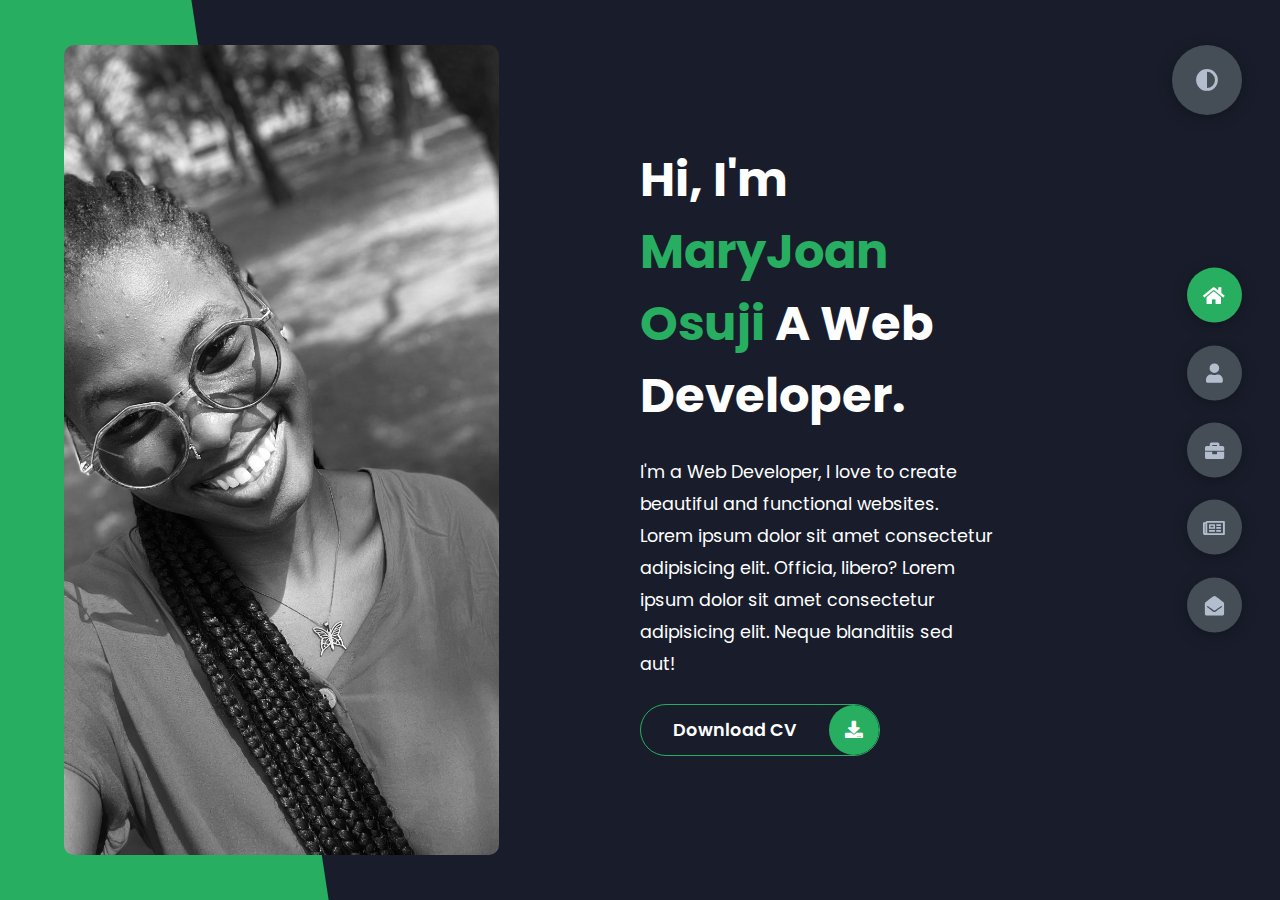
==== Portfolio2/index.html @ edd8c151 "Add files via upload" ====
<!DOCTYPE html>
<html lang="en">
<head>
    <meta charset="UTF-8">
    <meta http-equiv="X-UA-Compatible" content="IE=edge">
    <meta name="viewport" content="width=device-width, initial-scale=1.0">
    <title>Portfolio</title>
    <link rel="stylesheet" href="styles/styles.css">
    <link rel="preconnect" href="https://fonts.googleapis.com">
    <link rel="preconnect" href="https://fonts.gstatic.com" crossorigin>
    <link rel="stylesheet" href="https://cdnjs.cloudflare.com/ajax/libs/font-awesome/5.15.4/css/all.min.css" integrity="sha512-1ycn6IcaQQ40/MKBW2W4Rhis/DbILU74C1vSrLJxCq57o941Ym01SwNsOMqvEBFlcgUa6xLiPY/NS5R+E6ztJQ==" crossorigin="anonymous" referrerpolicy="no-referrer" />
    <link href="https://fonts.googleapis.com/css2?family=Poppins:wght@400;500;600;700;800&display=swap" rel="stylesheet">
</head>
<body class="main-content">
    <header class="container header active" id="home">
        <div class="header-content">
            <div class="left-header">
                <div class="h-shape"></div>
                <div class="image">
                    <img src="img/hero2.jpg" alt="" style="border-radius: 10px;">
                </div>
            </div>
            <div class="right-header">
                <h1 class="name">
                    Hi, I'm <span>MaryJoan Osuji</span>
                    A Web Developer.
                </h1>
                <p>
                    I'm a Web Developer, I love to create beautiful and functional websites.
                    Lorem ipsum dolor sit amet consectetur adipisicing elit. Officia, libero?
                    Lorem ipsum dolor sit amet consectetur adipisicing elit. Neque blanditiis sed aut!
                </p>
                <div class="btn-con">
                    <a href="" class="main-btn">
                        <span class="btn-text">Download CV</span>
                        <span class="btn-icon"><i class="fas fa-download"></i></span>
                    </a>
                </div>
            </div>
        </div>
    </header>
    <main>
        <section class="container about" id="about">
            <div class="main-title">
                <h2>About <span>me</span><span class="bg-text">my stats</span></h2>
            </div>
            <div class="about-container">
                <div class="left-about">
                    <h4>Information About me</h4>
                    <p>
                        Lorem ipsum dolor sit amet consectetur adipisicing elit. 
                        Eveniet labore nihil obcaecati consequatur. Debitis error doloremque, 
                        vero eos vel nemo eius voluptatem dicta tenetur modi. <br /> <br /> La musica
                        delectus dolore fugiat exercitationem a, 
                        ipsum quidem quo enim natus accusamus labore dolores nam. Unde.
                        Lorem ipsum dolor sit amet consectetur, adipisicing elit. 
                        Harum non necessitatibus deleniti eum soluta.
                    </p>
                    <div class="btn-con">
                        <a href="#" class="main-btn">
                            <span class="btn-text">Download CV</span>
                            <span class="btn-icon"><i class="fas fa-download"></i></span>
                        </a>
                    </div>
                </div>
                <div class="right-about">
                    <div class="about-item">
                        <div class="abt-text">
                            <p class="large-text">650+</p>
                            <p class="small-text">Projects <br /> Completed</p>
                        </div>
                    </div>
                    <div class="about-item">
                        <div class="abt-text">
                            <p class="large-text">10+</p>
                            <p class="small-text">Years of <br /> experience</p>
                        </div>
                    </div>
                    <div class="about-item">
                        <div class="abt-text">
                            <p class="large-text">300+</p>
                            <p class="small-text">Happy <br /> Clients</p>
                        </div>
                    </div>
                    <div class="about-item">
                        <div class="abt-text">
                            <p class="large-text">400+</p>
                            <p class="small-text">Customer <br /> reviews</p>
                        </div>
                    </div>
                </div>
            </div>
            <div class="about-stats">
                <h4 class="stat-title">My Skills</h4>
                <div class="progress-bars">
                    <div class="progress-bar">
                        <p class="prog-title">html5</p>
                        <div class="progress-con">
                            <p class="prog-text">80%</p>
                            <div class="progress">
                                <span class="html"></span>
                            </div>
                        </div>
                    </div>
                    <div class="progress-bar">
                        <p class="prog-title">css3</p>
                        <div class="progress-con">
                            <p class="prog-text">95%</p>
                            <div class="progress">
                                <span class="css"></span>
                            </div>
                        </div>
                    </div>
                    <div class="progress-bar">
                        <p class="prog-title">javascript</p>
                        <div class="progress-con">
                            <p class="prog-text">75%</p>
                            <div class="progress">
                                <span class="js"></span>
                            </div>
                        </div>
                    </div>
                    <div class="progress-bar">
                        <p class="prog-title">ReactJS</p>
                        <div class="progress-con">
                            <p class="prog-text">75%</p>
                            <div class="progress">
                                <span class="react"></span>
                            </div>
                        </div>
                    </div>
                    <div class="progress-bar">
                        <p class="prog-title">NodeJS</p>
                        <div class="progress-con">
                            <p class="prog-text">87%</p>
                            <div class="progress">
                                <span class="node"></span>
                            </div>
                        </div>
                    </div>
                    <div class="progress-bar">
                        <p class="prog-title">Python</p>
                        <div class="progress-con">
                            <p class="prog-text">70%</p>
                            <div class="progress">
                                <span class="python"></span>
                            </div>
                        </div>
                    </div>
                </div>
            </div>
            <h4 class="stat-title">My Timeline</h4>
            <div class="timeline">
                <div class="timeline-item">
                    <div class="tl-icon">
                        <i class="fas fa-briefcase"></i>
                    </div>
                    <p class="tl-duration">2010 - present</p>
                    <h5>Web Developer<span> - Vircrosoft</span></h5>
                    <p>
                        Lorem ipsum dolor sit amet consectetur adipisicing elit. Saepe quasi vero fugit.
                    </p>
                </div>
                <div class="timeline-item">
                    <div class="tl-icon">
                        <i class="fas fa-briefcase"></i>
                    </div>
                    <p class="tl-duration">2008 - 2011</p>
                    <h5>Software Engineer<span> - Boogle, Inc.</span></h5>
                    <p>
                        Lorem ipsum dolor sit amet consectetur adipisicing elit. Saepe quasi vero fugit.
                    </p>
                </div>
                <div class="timeline-item">
                    <div class="tl-icon">
                        <i class="fas fa-briefcase"></i>
                    </div>
                    <p class="tl-duration">2016 - 2017</p>
                    <h5>C++ Programmer<span> - Slime Tech</span></h5>
                    <p>
                        Lorem ipsum dolor sit amet consectetur adipisicing elit. Saepe quasi vero fugit.
                    </p>
                </div>
                <div class="timeline-item">
                    <div class="tl-icon">
                        <i class="fas fa-briefcase"></i>
                    </div>
                    <p class="tl-duration">2009 - 2013</p>
                    <h5>Business Degree<span> - Sussex University</span></h5>
                    <p>
                        Lorem ipsum dolor sit amet consectetur adipisicing elit. Saepe quasi vero fugit.
                    </p>
                </div>
                <div class="timeline-item">
                    <div class="tl-icon">
                        <i class="fas fa-briefcase"></i>
                    </div>
                    <p class="tl-duration">2013 - 2016</p>
                    <h5>Computer Science Degree<span> - Brookes University</span></h5>
                    <p>
                        Lorem ipsum dolor sit amet consectetur adipisicing elit. Saepe quasi vero fugit.
                    </p>
                </div>
                <div class="timeline-item">
                    <div class="tl-icon">
                        <i class="fas fa-briefcase"></i>
                    </div>
                    <p class="tl-duration">2017 - present</p>
                    <h5>3d Animation<span> - Brighton University</span></h5>
                    <p>
                        Lorem ipsum dolor sit amet consectetur adipisicing elit. Saepe quasi vero fugit.
                    </p>
                </div>
            </div>
        </section>
        <section class="container" id="portfolio">
            <div class="main-title">
                <h2>My <span>Portfolio</span><span class="bg-text">My Work</span></h2>
            </div>
            <p class="port-text">
                Here is some of my work that I've done in various programming languages.
            </p>
            <div class="portfolios">
                <div class="portfolio-item">
                    <div class="image">
                        <img src="img/port1.jpg" alt="">
                    </div>
                    <div class="hover-items">
                        <h3>Project Source</h3>
                        <div class="icons">
                            <a href="#" class="icon">
                                <i class="fab fa-github"></i>
                            </a>
                            <a href="#" class="icon">
                                <i class="fab fa-behance"></i>
                            </a>
                            <a href="#" class="icon">
                                <i class="fab fa-youtube"></i>
                            </a>
                        </div>
                    </div>
                </div>
                <div class="portfolio-item">
                    <div class="image">
                        <img src="img/port2.jpg" alt="">
                    </div>
                    <div class="hover-items">
                        <h3>Project Source</h3>
                        <div class="icons">
                            <a href="#" class="icon">
                                <i class="fab fa-github"></i>
                            </a>
                            <a href="#" class="icon">
                                <i class="fab fa-behance"></i>
                            </a>
                            <a href="#" class="icon">
                                <i class="fab fa-youtube"></i>
                            </a>
                        </div>
                    </div>
                </div>
                <div class="portfolio-item">
                    <div class="image">
                        <img src="img/port3.jpg" alt="">
                    </div>
                    <div class="hover-items">
                        <h3>Project Source</h3>
                        <div class="icons">
                            <a href="#" class="icon">
                                <i class="fab fa-github"></i>
                            </a>
                            <a href="#" class="icon">
                                <i class="fab fa-behance"></i>
                            </a>
                            <a href="#" class="icon">
                                <i class="fab fa-youtube"></i>
                            </a>
                        </div>
                    </div>
                </div>
                <div class="portfolio-item">
                    <div class="image">
                        <img src="img/port4.jpg" alt="">
                    </div>
                    <div class="hover-items">
                        <h3>Project Source</h3>
                        <div class="icons">
                            <a href="#" class="icon">
                                <i class="fab fa-github"></i>
                            </a>
                            <a href="#" class="icon">
                                <i class="fab fa-behance"></i>
                            </a>
                            <a href="#" class="icon">
                                <i class="fab fa-youtube"></i>
                            </a>
                        </div>
                    </div>
                </div>
                <div class="portfolio-item">
                    <div class="image">
                        <img src="img/port5.jpg" alt="">
                    </div>
                    <div class="hover-items">
                        <h3>Project Source</h3>
                        <div class="icons">
                            <a href="#" class="icon">
                                <i class="fab fa-github"></i>
                            </a>
                            <a href="#" class="icon">
                                <i class="fab fa-behance"></i>
                            </a>
                            <a href="#" class="icon">
                                <i class="fab fa-youtube"></i>
                            </a>
                        </div>
                    </div>
                </div>
                <div class="portfolio-item">
                    <div class="image">
                        <img src="img/port2.jpg" alt="">
                    </div>
                    <div class="hover-items">
                        <h3>Project Source</h3>
                        <div class="icons">
                            <a href="#" class="icon">
                                <i class="fab fa-github"></i>
                            </a>
                            <a href="#" class="icon">
                                <i class="fab fa-behance"></i>
                            </a>
                            <a href="#" class="icon">
                                <i class="fab fa-youtube"></i>
                            </a>
                        </div>
                    </div>
                </div>
                <div class="portfolio-item">
                    <div class="image">
                        <img src="img/port7.jpg" alt="">
                    </div>
                    <div class="hover-items">
                        <h3>Project Source</h3>
                        <div class="icons">
                            <a href="#" class="icon">
                                <i class="fab fa-github"></i>
                            </a>
                            <a href="#" class="icon">
                                <i class="fab fa-behance"></i>
                            </a>
                            <a href="#" class="icon">
                                <i class="fab fa-youtube"></i>
                            </a>
                        </div>
                    </div>
                </div>
            </div>
        </section>
        <section class="container" id="blogs">
            <div class="blogs-content">
                <div class="main-title">
                    <h2>My <span>Blogs</span><span class="bg-text">My Blogs</span></h2>
                </div>
                <div class="blogs">
                    <div class="blog">
                        <img src="img/port6.jpg" alt="">
                        <div class="blog-text">
                            <h4>
                                How to Create Your Own Website
                            </h4>
                            <p>
                                Lorem ipsum dolor sit, amet consectetur adipisicing elit. 
                                Doloribus natus voluptas, eos obcaecati recusandae amet?
                            </p>
                        </div>
                    </div>
                    <div class="blog">
                        <img src="img/blog1.jpg" alt="">
                        <div class="blog-text">
                            <h4>
                                How to Become an Expert in Web Design
                            </h4>
                            <p>
                                Lorem ipsum dolor sit, amet consectetur adipisicing elit. 
                                Doloribus natus voluptas, eos obcaecati recusandae amet?
                            </p>
                        </div>
                    </div>
                    <div class="blog">
                        <img src="img/blog2.jpg" alt="">
                        <div class="blog-text">
                            <h4>
                                Become a Web Designer in 10 Days
                            </h4>
                            <p>
                                Lorem ipsum dolor sit, amet consectetur adipisicing elit. 
                                Doloribus natus voluptas, eos obcaecati recusandae amet?
                            </p>
                        </div>
                    </div>
                    <div class="blog">
                        <img src="img/blog3.jpg" alt="">
                        <div class="blog-text">
                            <h4>
                                Debbuging made easy with Web Inspector
                            </h4>
                            <p>
                                Lorem ipsum dolor sit, amet consectetur adipisicing elit. 
                                Doloribus natus voluptas, eos obcaecati recusandae amet?
                            </p>
                        </div>
                    </div>
                    <div class="blog">
                        <img src="img/port1.jpg" alt="">
                        <div class="blog-text">
                            <h4>
                                Get started with Web Design and UI Design
                            </h4>
                            <p>
                                Lorem ipsum dolor sit, amet consectetur adipisicing elit. 
                                Doloribus natus voluptas, eos obcaecati recusandae amet?
                            </p>
                        </div>
                    </div>
                    <div class="blog">
                        <img src="img/port3.jpg" alt="">
                        <div class="blog-text">
                            <h4>
                                This is what you need to know about Web Design
                            </h4>
                            <p>
                                Lorem ipsum dolor sit, amet consectetur adipisicing elit. 
                                Doloribus natus voluptas, eos obcaecati recusandae amet?
                            </p>
                        </div>
                    </div>
                </div>
            </div>
        </section>
        <section class="container contact" id="contact">
            <div class="contact-container">
                <div class="main-title">
                    <h2>Contact <span>Me</span><span class="bg-text">Contact</span></h2>
                </div>
                <div class="contact-content-con">
                    <div class="left-contact">
                        <h4>Contact me here</h4>
                        <p>
                            Lorem ipsum dolor sit amet consectetur adipisicing elit. 
                            In, laborum numquam? Quam excepturi perspiciatis quas quasi.
                        </p>
                        <div class="contact-info">
                            <div class="contact-item">
                                <div class="icon">
                                    <i class="fas fa-map-marker-alt"></i>
                                    <span>Location</span>
                                </div>
                                <p>
                                    : Lagos, Nigeria
                                </p>
                            </div>
                            <div class="contact-item">
                                <div class="icon">
                                    <i class="fas fa-envelope"></i>
                                    <span>Email</span>
                                </div>
                                <p>
                                    <span>: emjaykiara@gmail.com</span>
                                </p>
                            </div>
                            <div class="contact-item">
                                <div class="icon">
                                    <i class="fas fa-user-graduate"></i>
                                    <span>Education</span>
                                </div>
                                <p>
                                    <span>: University Of The People, Calfonia USA</span>
                                </p>
                            </div>
                            <div class="contact-item">
                                <div class="icon">
                                    <i class="fas fa-phone"></i>
                                    <span>Mobile Number</span>
                                </div>
                                <p>
                                    <span>: +234 701 502 2287</span>
                                </p>
                            </div>
                            <div class="contact-item">
                                <div class="icon">
                                    <i class="fas fa-globe-africa"></i>
                                    <span>Languages</span>
                                </div>
                                <p>
                                    <span>: English</span>
                                </p>
                            </div>
                        </div>
                        <div class="contact-icons">
                            <div class="contact-icon">
                                <a href="www.facebook.com" target="_blank">
                                    <i class="fab fa-facebook-f"></i>
                                </a>
                                <a href="#" target="_blank">
                                    <i class="fab fa-twitter"></i>
                                </a>
                                <a href="#" target="_blank">
                                    <i class="fab fa-github"></i>
                                </a>
                                <a href="#" target="_blank">
                                    <i class="fab fa-youtube"></i>
                                </a>
                            </div>
                        </div>
                    </div>
                    <div class="right-contact">
                        <form action="" class="contact-form">
                            <div class="input-control i-c-2">
                                <input type="text" required placeholder="YOUR NAME">
                                <input type="email" required placeholder="YOUR EMAIL">
                            </div>
                            <div class="input-control">
                                <input type="text" required placeholder="ENTER SUBJECT">
                            </div>
                            <div class="input-control">
                                <textarea name="" id="" cols="15" rows="8" placeholder="Message Here..."></textarea>
                            </div>
                            <div class="submit-btn">
                                <a href="#" class="main-btn">
                                    <span class="btn-text">Download CV</span>
                                    <span class="btn-icon"><i class="fas fa-download"></i></span>
                                </a>
                            </div>
                        </form>
                    </div>
                </div>
            </div>
        </section>
    </main>

    <div class="controls">
        <div class="control active-btn" data-id="home" >
            <i class="fas fa-home"></i>
        </div>
        <div class="control" data-id="about">
            <i class="fas fa-user"></i>
        </div>
        <div class="control" data-id="portfolio">
            <i class="fas fa-briefcase"></i>
        </div>
        <div class="control" data-id="blogs">
            <i class="far fa-newspaper"></i>
        </div>
        <div class="control" data-id="contact">
            <i class="fas fa-envelope-open"></i>
        </div>
    </div>
    <div class="theme-btn">
        <i class="fas fa-adjust"></i>
    </div>
    <script src="app.js"></script>
</body>
</html>
---- Portfolio2/styles/styles.css ----
* {
  margin: 0;
  padding: 0;
  box-sizing: border-box;
  list-style: none;
}

:root {
  --color-primary: #191d2b;
  --color-secondary: #27AE60;
  --color-white: #FFFFFF;
  --color-black: #000;
  --color-grey0: #f8f8f8;
  --color-grey-1: #dbe1e8;
  --color-grey-2: #b2becd;
  --color-grey-3: #6c7983;
  --color-grey-4: #454e56;
  --color-grey-5: #2a2e35;
  --color-grey-6: #12181b;
  --br-sm-2: 14px;
  --box-shadow-1: 0 3px 15px rgba(0,0,0,.3);
}

.light-mode {
  --color-primary: #FFFFFF;
  --color-secondary: #F56692;
  --color-white: #454e56;
  --color-black: #000;
  --color-grey0: #f8f8f8;
  --color-grey-1: #6c7983;
  --color-grey-2: #6c7983;
  --color-grey-3: #6c7983;
  --color-grey-4: #454e56;
  --color-grey-5: #f8f8f8;
  --color-grey-6: #12181b;
}

body {
  background-color: var(--color-primary);
  font-family: "Poppins", sans-serif;
  font-size: 1.1rem;
  color: var(--color-white);
  transition: all 0.4s ease-in-out;
}

a {
  display: inline-block;
  text-decoration: none;
  color: inherit;
  font-family: inherit;
}

header {
  min-height: 100vh;
  color: var(--color-white);
  overflow: hidden;
  padding: 0 !important;
}

section {
  min-height: 100vh;
  width: 100%;
  position: absolute;
  left: 0;
  top: 0;
  padding: 3rem 18rem;
}

.container {
  display: none;
  transform: translateY(-100%) scale(0);
  transition: all 0.4s ease-in-out;
  background-color: var(--color-primary);
}

.active {
  display: block;
  animation: appear 1s ease-in-out;
  transform: translateY(0) scaleY(1);
}
@keyframes appear {
  0% {
    transform: translateY(-100%) scaleY(0);
  }
  100% {
    transform: translateY(0) scaleY(1);
  }
}

.controls {
  position: fixed;
  z-index: 10;
  top: 50%;
  right: 3%;
  display: flex;
  flex-direction: column;
  align-items: center;
  justify-content: center;
  transform: translateY(-50%);
}
.controls .control {
  padding: 1rem;
  cursor: pointer;
  background-color: var(--color-grey-4);
  width: 55px;
  height: 55px;
  border-radius: 50%;
  display: flex;
  justify-content: center;
  align-items: center;
  margin: 0.7rem 0;
  box-shadow: var(--box-shadow-1);
}
.controls .control i {
  font-size: 1.2rem;
  color: var(--color-grey-2);
  pointer-events: none;
}
.controls .active-btn {
  background-color: var(--color-secondary);
  transition: all 0.4s ease-in-out;
}
.controls .active-btn i {
  color: var(--color-white);
}

.theme-btn {
  top: 5%;
  right: 3%;
  width: 70px;
  height: 70px;
  border-radius: 50%;
  background-color: var(--color-grey-4);
  cursor: pointer;
  position: fixed;
  display: flex;
  justify-content: center;
  align-items: center;
  box-shadow: 0 3px 15px rgba(0, 0, 0, 0.3);
  transition: all 0.1s ease-in-out;
}
.theme-btn:active {
  transform: translateY(-3px);
}
.theme-btn i {
  font-size: 1.4rem;
  color: var(--color-grey-2);
  pointer-events: none;
}

/*Header-content*/
.header-content {
  display: grid;
  grid-template-columns: repeat(2, 1fr);
  min-height: 100vh;
}
.header-content .left-header {
  display: flex;
  align-items: center;
  position: relative;
}
.header-content .left-header .h-shape {
  transition: all 0.4s ease-in-out;
  width: 65%;
  height: 100%;
  background-color: var(--color-secondary);
  position: absolute;
  left: 0;
  top: 0;
  z-index: -1;
  clip-path: polygon(0 0, 46% 0, 79% 100%, 0% 100%);
}
.header-content .left-header .image {
  border-radius: var(--br-sm-2);
  height: 90%;
  width: 68%;
  margin-left: 4rem;
  background-color: var(--color-black);
  transition: all 0.4s ease-in-out;
}
.header-content .left-header .image img {
  width: 100%;
  height: 100%;
  object-fit: cover;
  transition: all 0.4s ease-in-out;
  filter: grayscale(100%);
}
.header-content .left-header .image img:hover {
  filter: grayscale(0);
}
.header-content .right-header {
  display: flex;
  flex-direction: column;
  justify-content: center;
  padding-right: 18rem;
}
.header-content .right-header .name {
  font-size: 3rem;
}
.header-content .right-header .name span {
  color: var(--color-secondary);
}
.header-content .right-header p {
  margin: 1.5rem 0;
  line-height: 2rem;
}

/*About*/
.about-container {
  display: grid;
  grid-template-columns: repeat(2, 1fr);
  padding-top: 3.5rem;
  padding-bottom: 5rem;
}
.about-container .right-about {
  display: grid;
  grid-template-columns: repeat(2, 1fr);
  grid-gap: 2rem;
}
.about-container .right-about .about-item {
  border: 1px solid var(--color-grey-5);
  border-radius: 5px;
  transition: all 0.4s ease-in-out;
  box-shadow: 1px 2px 15px rgba(0, 0, 0, 0.1);
}
.about-container .right-about .about-item:hover {
  cursor: default;
  transform: translateY(-5px);
  border: 1px solid var(--color-secondary);
  box-shadow: 1px 4px 15px rgba(0, 0, 0, 0.32);
}
.about-container .right-about .about-item .abt-text {
  padding: 1.5rem;
  display: flex;
  flex-direction: column;
}
.about-container .right-about .about-item .abt-text .large-text {
  font-size: 3rem;
  font-weight: 700;
  color: var(--color-secondary);
}
.about-container .right-about .about-item .abt-text .small-text {
  padding-left: 3rem;
  position: relative;
  text-transform: uppercase;
  font-size: 1.2rem;
  color: var(--color-grey-1);
  letter-spacing: 2px;
}
.about-container .right-about .about-item .abt-text .small-text::before {
  content: "";
  position: absolute;
  left: 0;
  top: 15px;
  width: 2rem;
  height: 2px;
  background-color: var(--color-grey-5);
}
.about-container .left-about {
  padding-right: 5rem;
}
.about-container .left-about p {
  line-height: 2rem;
  padding: 1rem;
  color: var(--color-grey-1);
}
.about-container .left-about h4 {
  font-size: 2rem;
  text-transform: uppercase;
}

.about-stats {
  padding-bottom: 4rem;
}
.about-stats .progress-bars {
  display: grid;
  grid-template-columns: repeat(2, 1fr);
  grid-gap: 2rem;
}
.about-stats .progress-bars .progress-bar {
  display: flex;
  flex-direction: column;
}
.about-stats .progress-bars .progress-bar .prog-title {
  text-transform: uppercase;
  font-weight: 500;
}
.about-stats .progress-bars .progress-bar .progress-con {
  display: flex;
  align-items: center;
}
.about-stats .progress-bars .progress-bar .progress-con .prog-text {
  color: var(--color-grey-2);
}
.about-stats .progress-bars .progress-bar .progress-con .progress {
  width: 100%;
  height: 0.45rem;
  background-color: var(--color-grey-4);
  margin-left: 1rem;
  position: relative;
}
.about-stats .progress-bars .progress-bar .progress-con .progress span {
  position: absolute;
  top: 0;
  left: 0;
  height: 100%;
  background-color: var(--color-secondary);
  transition: all 0.4s ease-in-out;
  width: 60%;
}
.about-stats .progress-bars .progress-bar .progress-con .progress .html {
  width: 80%;
}
.about-stats .progress-bars .progress-bar .progress-con .progress .css {
  width: 95%;
}
.about-stats .progress-bars .progress-bar .progress-con .progress .js {
  width: 75%;
}
.about-stats .progress-bars .progress-bar .progress-con .progress .react {
  width: 60%;
}
.about-stats .progress-bars .progress-bar .progress-con .progress .node {
  width: 87%;
}
.about-stats .progress-bars .progress-bar .progress-con .progress .python {
  width: 70%;
}

.stat-title {
  text-transform: uppercase;
  font-size: 1.4rem;
  text-align: center;
  padding: 3.5rem 0;
  position: relative;
}
.stat-title::before {
  content: "";
  position: absolute;
  left: 50%;
  top: 0;
  width: 40%;
  height: 1px;
  background-color: var(--color-grey-5);
  transform: translateX(-50%);
}

/*Timeline*/
.timeline {
  display: grid;
  grid-template-columns: repeat(2, 1fr);
  grid-gap: 2rem;
  padding-bottom: 3rem;
}
.timeline .timeline-item {
  position: relative;
  padding-left: 3rem;
  border-left: 1px solid var(--color-grey-5);
}
.timeline .timeline-item .tl-icon {
  position: absolute;
  left: -27px;
  top: 0;
  background-color: var(--color-secondary);
  width: 50px;
  height: 50px;
  border-radius: 50%;
  display: flex;
  align-items: center;
  justify-content: center;
}
.timeline .timeline-item .tl-icon i {
  font-size: 1.3rem;
}
.timeline .timeline-item .tl-duration {
  padding: 0.2rem 0.6rem;
  background-color: var(--color-grey-5);
  border-radius: 15px;
  display: inline-block;
  font-size: 0.8rem;
  text-transform: uppercase;
  font-weight: 500;
}
.timeline .timeline-item h5 {
  padding: 1rem 0;
  text-transform: uppercase;
  font-size: 1.3rem;
  font-weight: 600;
}
.timeline .timeline-item h5 span {
  color: var(--color-grey-2);
  font-weight: 500;
  font-size: 1.2rem;
}
.timeline .timeline-item p {
  color: var(--color-grey-2);
}

.port-text {
  padding: 2rem 0;
  text-align: center;
}

.portfolios {
  display: grid;
  grid-template-columns: repeat(3, 1fr);
  grid-gap: 2rem;
  margin-top: 3rem;
}
.portfolios .portfolio-item {
  position: relative;
  border-radius: 15px;
}
.portfolios .portfolio-item img {
  width: 100%;
  height: 300px;
  object-fit: cover;
  border-radius: 15px;
}
.portfolios .portfolio-item .hover-items {
  width: 100%;
  height: 100%;
  background-color: var(--color-secondary);
  position: absolute;
  left: 0;
  top: 0;
  border-radius: 15px;
  display: flex;
  justify-content: center;
  align-items: center;
  flex-direction: column;
  opacity: 0;
  transform: scale(0);
  transition: all 0.4s ease-in-out;
}
.portfolios .portfolio-item .hover-items h3 {
  font-size: 1.5rem;
  color: var(--color-white);
  margin-bottom: 1.5rem;
}
.portfolios .portfolio-item .hover-items .icons {
  display: flex;
  justify-content: center;
  align-items: center;
}
.portfolios .portfolio-item .hover-items .icons .icon {
  background-color: var(--color-primary);
  border-radius: 50%;
  width: 50px;
  height: 50px;
  display: flex;
  align-items: center;
  justify-content: center;
  margin: 0 1rem;
  cursor: pointer;
  transition: all 0.4s ease-in-out;
}
.portfolios .portfolio-item .hover-items .icons .icon i {
  font-size: 1.5rem;
  color: var(--color-white);
  margin: 0 1rem;
}
.portfolios .portfolio-item .hover-items .icons .icon:hover {
  background-color: var(--color-white);
}
.portfolios .portfolio-item .hover-items .icons .icon:hover i {
  color: var(--color-primary);
}

.portfolio-item:hover .hover-items {
  opacity: 1;
  transform: scale(1);
}

.blogs {
  display: grid;
  grid-template-columns: repeat(3, 1fr);
  grid-gap: 2rem;
  margin-top: 3rem;
}
.blogs .blog {
  position: relative;
  background-color: var(--color-grey-5);
  border-radius: 5px;
  box-shadow: 1px 1px 20px rgba(0, 0, 0, 0.1);
  transition: all 0.4s ease-in-out;
}
.blogs .blog:hover {
  box-shadow: 1px 1px 20px rgba(0, 0, 0, 0.3);
  transform: translateY(-5px);
  transition: all 0.4s ease-in-out;
}
.blogs .blog:hover img {
  filter: grayscale(0);
  transform: scale(1.1);
  box-shadow: 0px 4px 15px rgba(0, 0, 0, 0.8);
}
.blogs .blog img {
  width: 100%;
  height: 300px;
  object-fit: cover;
  border-top-left-radius: 5px;
  border-top-right-radius: 5px;
  filter: grayscale(100%);
  transition: all 0.4s ease-in-out;
}
.blogs .blog .blog-text {
  margin-top: -7px;
  padding: 1.1rem;
  border-top: 8px solid var(--color-secondary);
}
.blogs .blog .blog-text h4 {
  font-size: 1.5rem;
  margin-bottom: 0.7rem;
  transition: all 0.4s ease-in-out;
  cursor: pointer;
}
.blogs .blog .blog-text h4:hover {
  color: var(--color-secondary);
}
.blogs .blog .blog-text p {
  color: var(--color-grey-2);
  line-height: 2rem;
  padding-bottom: 1rem;
}

.contact-content-con {
  display: flex;
  padding-top: 3.5rem;
}
.contact-content-con .left-contact {
  flex: 2;
}
.contact-content-con .left-contact h4 {
  margin-top: 1rem;
  font-size: 2rem;
  text-transform: uppercase;
}
.contact-content-con .left-contact p {
  margin: 1rem 0;
  line-height: 2rem;
}
.contact-content-con .left-contact .contact-info .contact-item {
  display: flex;
  align-items: center;
  justify-content: space-between;
}
.contact-content-con .left-contact .contact-info .contact-item p {
  margin: 0.3rem 0 !important;
  padding: 0 !important;
}
.contact-content-con .left-contact .contact-info .contact-item .icon {
  display: grid;
  grid-template-columns: 40px 1fr;
}
.contact-content-con .left-contact .contact-info .contact-item .icon i {
  display: flex;
  align-items: center;
  font-size: 1.3rem;
}
.contact-content-con .left-contact .contact-icon {
  display: flex;
  margin-top: 2rem;
}
.contact-content-con .left-contact .contact-icon a {
  display: flex;
  align-items: center;
  color: var(--color-white);
  background-color: var(--color-grey-5);
  cursor: pointer;
  justify-content: center;
  width: 50px;
  height: 50px;
  border-radius: 50%;
  margin: 0 0.4rem;
  transition: all 0.4s ease-in-out;
}
.contact-content-con .left-contact .contact-icon a:hover {
  background-color: var(--color-secondary);
}
.contact-content-con .left-contact .contact-icon a:hover i {
  color: var(--color-primary);
}
.contact-content-con .left-contact .contact-icon a i {
  display: flex;
  align-items: center;
  justify-content: center;
  font-size: 1.3rem;
}
.contact-content-con .right-contact {
  flex: 3;
  margin-left: 3rem;
}
.contact-content-con .right-contact .input-control {
  margin: 1.5rem 0;
}
.contact-content-con .right-contact .input-control input, .contact-content-con .right-contact .input-control textarea {
  border-radius: 30px;
  font-weight: inherit;
  font-size: inherit;
  font-family: inherit;
  padding: 0.8rem 1.1rem;
  outline: none;
  border: none;
  background-color: var(--color-grey-5);
  width: 100%;
  color: var(--color-white);
  resize: none;
}
.contact-content-con .right-contact .i-c-2 {
  display: flex;
}
.contact-content-con .right-contact .i-c-2 :last-child {
  margin-left: 1.5rem;
}
.contact-content-con .right-contact .submit-btn {
  display: flex;
  justify-content: flex-start;
}

/*Independed components*/
.btn-con {
  display: flex;
  align-self: flex-start;
}

.main-btn {
  border-radius: 30px;
  color: inherit;
  font-weight: 600;
  position: relative;
  border: 1px solid var(--color-secondary);
  display: flex;
  align-self: flex-start;
  align-items: center;
  overflow: hidden;
}
.main-btn .btn-text {
  padding: 0 2rem;
}
.main-btn .btn-icon {
  background-color: var(--color-secondary);
  display: flex;
  align-items: center;
  justify-content: center;
  border-radius: 50%;
  padding: 1rem;
}
.main-btn::before {
  content: "";
  position: absolute;
  top: 0;
  right: 0;
  transform: translateX(100%);
  transition: all 0.4s ease-out;
  z-index: -1;
}
.main-btn:hover {
  transition: all 0.4s ease-out;
}
.main-btn:hover::before {
  width: 100%;
  height: 100%;
  background-color: var(--color-secondary);
  transform: translateX(0);
  transition: all 0.4s ease-out;
}

.main-title {
  text-align: center;
}
.main-title h2 {
  position: relative;
  text-transform: uppercase;
  font-size: 4rem;
  font-weight: 700;
}
.main-title h2 span {
  color: var(--color-secondary);
}
.main-title h2 .bg-text {
  position: absolute;
  top: 50%;
  left: 50%;
  color: var(--color-grey-5);
  transition: all 0.4s ease-in-out;
  z-index: -1;
  transform: translate(-50%, -50%);
  font-weight: 800;
  font-size: 6.3rem;
}

.about-container .left-about p {
  padding-left: 0;
}

@media screen and (max-width: 600px) {
  header {
    padding: 0 !important;
  }

  .theme-btn {
    width: 50px;
    height: 50px;
  }

  .header-content {
    grid-template-columns: repeat(1, 1fr);
    padding-bottom: 6rem;
  }

  .left-header .h-shape {
    display: none;
  }

  .right-header {
    grid-row: 1;
    padding-right: 0rem !important;
    width: 90%;
    margin: 0 auto;
  }
  .right-header .name {
    font-size: 2.5rem !important;
    text-align: center;
    padding-top: 3rem;
  }

  .header-content .left-header .image {
    margin: 0 auto;
    width: 90%;
  }

  .controls {
    top: auto;
    bottom: 0;
    flex-direction: row;
    justify-content: center;
    left: 50%;
    transform: translateX(-50%);
    width: 100%;
    background-color: var(--color-grey-5);
  }
  .controls .control {
    margin: 1rem 0.3rem;
  }

  .about-container {
    grid-template-columns: repeat(1, 1fr);
  }
  .about-container .right-about {
    grid-template-columns: repeat(1, 1fr);
    padding-top: 2.5rem;
  }
  .about-container .left-about {
    padding-right: 0;
  }
  .about-container .left-about p {
    padding-left: 0;
  }

  .timeline {
    grid-template-columns: repeat(1, 1fr);
    padding-bottom: 6rem;
  }

  .container {
    padding: 2rem 2.5rem !important;
  }

  .about-stats .progress-bars {
    grid-template-columns: repeat(1, 1fr);
  }

  .portfolios {
    grid-template-columns: repeat(1, 1fr);
    padding-bottom: 6rem;
    margin-top: 1rem;
  }

  .blogs {
    grid-template-columns: repeat(1, 1fr);
    padding-bottom: 6rem;
  }

  .contact-content-con {
    flex-direction: column;
  }
  .contact-content-con .right-contact {
    margin-left: 0;
    margin-top: 2.5rem;
  }

  .contact-content-con .right-contact .i-c-2 {
    flex-direction: column;
  }

  .contact-content-con .right-contact .i-c-2 :last-child {
    margin-left: 0;
    margin-top: 1.5rem;
  }

  .contact-content-con .right-contact {
    margin-bottom: 6rem;
  }

  .contact-item {
    flex-direction: column;
    margin: 1rem 0;
  }
  .contact-item p {
    font-size: 15px;
    color: var(--color-grey-2);
  }
  .contact-item span {
    font-size: 15px;
  }
  .contact-item .icon {
    grid-template-columns: 25px 1fr;
  }

  .main-title h2 {
    font-size: 2rem;
  }
  .main-title h2 span {
    font-size: 2.3rem;
  }
  .main-title h2 .bg-text {
    font-size: 2.3rem;
  }
}
@media screen and (max-width: 1432px) {
  .container {
    padding: 7rem 11rem;
  }

  .contact-content-con {
    flex-direction: column;
  }
  .contact-content-con .right-contact {
    margin-left: 0;
    margin-top: 2.5rem;
  }

  .contact-content-con .right-contact .i-c-2 {
    flex-direction: column;
  }

  .contact-content-con .right-contact .i-c-2 :last-child {
    margin-left: 0;
    margin-top: 1.5rem;
  }

  .contact-content-con .right-contact {
    margin-bottom: 6rem;
  }

  .main-title h2 .bg-text {
    font-size: 5.5rem;
  }
}
@media screen and (max-width: 1250px) {
  .blogs {
    grid-template-columns: repeat(2, 1fr);
    margin-top: 6rem;
  }

  .portfolios {
    grid-template-columns: repeat(2, 1fr);
  }

  .header-content .right-header {
    padding-right: 9rem;
  }
}
@media screen and (max-width: 660px) {
  .blogs {
    grid-template-columns: repeat(1, 1fr);
  }

  .portfolios {
    grid-template-columns: repeat(1, 1fr);
  }
}
@media screen and (max-width: 1070px) {
  .about-container {
    grid-template-columns: repeat(1, 1fr);
  }
  .about-container .right-about {
    padding-top: 2.5rem;
  }

  .main-title h2 {
    font-size: 4rem;
  }
  .main-title h2 span {
    font-size: 4rem;
  }
  .main-title h2 .bg-text {
    font-size: 4.5rem;
  }
}
@media screen and (max-width: 970px) {
  .container {
    padding: 7rem 6rem;
  }

  .about-container .left-about {
    padding-right: 0rem;
  }

  .header-content {
    grid-template-columns: repeat(1, 1fr);
    padding-bottom: 6rem;
  }

  .left-header .h-shape {
    display: none;
  }
  .left-header .image {
    width: 90% !important;
    margin: 0 auto !important;
  }

  .right-header {
    grid-row: 1;
    padding-right: 0rem !important;
    width: 90%;
    margin: 0 auto;
  }
  .right-header .name {
    font-size: 2.5rem !important;
    text-align: center;
    padding-top: 3rem;
  }
}
@media screen and (max-width: 700px) {
  .container {
    padding: 7rem 3rem;
  }

  .about-stats .progress-bars {
    grid-template-columns: repeat(1, 1fr);
  }

  .about-container .right-about {
    grid-template-columns: repeat(1, 1fr);
  }

  .timeline {
    grid-template-columns: repeat(1, 1fr);
  }

  .main-title h2 {
    font-size: 3rem;
  }
  .main-title h2 span {
    font-size: 3rem;
  }
  .main-title h2 .bg-text {
    font-size: 4rem;
  }
}

/*# sourceMappingURL=styles.css.map */
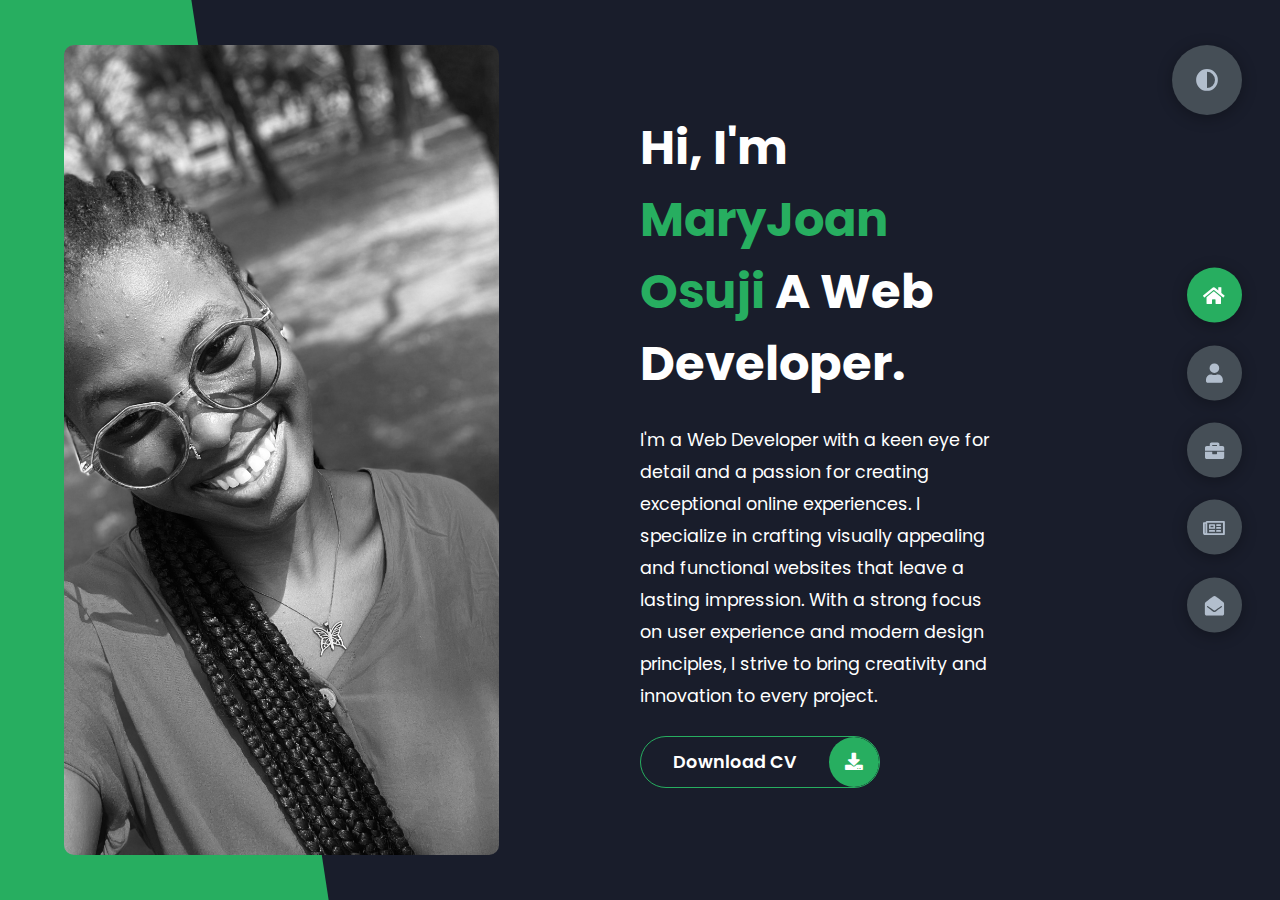
==== commit ec9d49da: "4th update" ====
--- a/Portfolio2/index.html
+++ b/Portfolio2/index.html
@@ -26,12 +26,14 @@
                     A Web Developer.
                 </h1>
                 <p>
-                    I'm a Web Developer, I love to create beautiful and functional websites.
-                    Lorem ipsum dolor sit amet consectetur adipisicing elit. Officia, libero?
-                    Lorem ipsum dolor sit amet consectetur adipisicing elit. Neque blanditiis sed aut!
+                    I'm a Web Developer with a keen eye for detail and a passion for 
+                    creating exceptional online experiences. I specialize in crafting 
+                    visually appealing and functional websites that leave a lasting impression. 
+                    With a strong focus on user experience and modern design principles, I strive 
+                    to bring creativity and innovation to every project.
                 </p>
                 <div class="btn-con">
-                    <a href="" class="main-btn">
+                    <a href="#" class="main-btn" onclick="downloadCV()">
                         <span class="btn-text">Download CV</span>
                         <span class="btn-icon"><i class="fas fa-download"></i></span>
                     </a>
@@ -48,43 +50,44 @@
                 <div class="left-about">
                     <h4>Information About me</h4>
                     <p>
-                        Lorem ipsum dolor sit amet consectetur adipisicing elit. 
-                        Eveniet labore nihil obcaecati consequatur. Debitis error doloremque, 
-                        vero eos vel nemo eius voluptatem dicta tenetur modi. <br /> <br /> La musica
-                        delectus dolore fugiat exercitationem a, 
-                        ipsum quidem quo enim natus accusamus labore dolores nam. Unde.
-                        Lorem ipsum dolor sit amet consectetur, adipisicing elit. 
-                        Harum non necessitatibus deleniti eum soluta.
+                        Coding whiz Mary-Joan Osuji (4+ yrs experience) brings the magic!<br /> <br />
+                        30+ completed and ongoing projects, 10+ happy clients and reviews reinforce her expertise. <br /> <br />
+                        Python, Java, JavaScript? Done. SCSS, Bootstrap, PHP, Node.js? 
+                        Added to her full-stack arsenal. This honors student thrives on learning and 
+                        collaboration. See her hidden gems: a job portal, e-commerce haven, and resume 
+                        builder – just a taste of what she can create for you!
                     </p>
                     <div class="btn-con">
-                        <a href="#" class="main-btn">
+                        <a href="#" class="main-btn" onclick="downloadCV()">
                             <span class="btn-text">Download CV</span>
                             <span class="btn-icon"><i class="fas fa-download"></i></span>
                         </a>
                     </div>
+                    
+                    
                 </div>
                 <div class="right-about">
                     <div class="about-item">
                         <div class="abt-text">
-                            <p class="large-text">650+</p>
+                            <p class="large-text">30+</p>
                             <p class="small-text">Projects <br /> Completed</p>
+                        </div>
+                    </div>
+                    <div class="about-item">
+                        <div class="abt-text">
+                            <p class="large-text">4+</p>
+                            <p class="small-text">Years of <br /> experience</p>
                         </div>
                     </div>
                     <div class="about-item">
                         <div class="abt-text">
                             <p class="large-text">10+</p>
-                            <p class="small-text">Years of <br /> experience</p>
+                            <p class="small-text">Happy <br /> Clients</p>
                         </div>
                     </div>
                     <div class="about-item">
                         <div class="abt-text">
-                            <p class="large-text">300+</p>
-                            <p class="small-text">Happy <br /> Clients</p>
-                        </div>
-                    </div>
-                    <div class="about-item">
-                        <div class="abt-text">
-                            <p class="large-text">400+</p>
+                            <p class="large-text">10+</p>
                             <p class="small-text">Customer <br /> reviews</p>
                         </div>
                     </div>
@@ -96,7 +99,7 @@
                     <div class="progress-bar">
                         <p class="prog-title">html5</p>
                         <div class="progress-con">
-                            <p class="prog-text">80%</p>
+                            <p class="prog-text">88%</p>
                             <div class="progress">
                                 <span class="html"></span>
                             </div>
@@ -144,6 +147,24 @@
                             <p class="prog-text">70%</p>
                             <div class="progress">
                                 <span class="python"></span>
+                            </div>
+                        </div>
+                    </div>
+                    <div class="progress-bar">
+                        <p class="prog-title">Php</p>
+                        <div class="progress-con">
+                            <p class="prog-text">81%</p>
+                            <div class="progress">
+                                <span class="php"></span>
+                            </div>
+                        </div>
+                    </div>
+                    <div class="progress-bar">
+                        <p class="prog-title">Java</p>
+                        <div class="progress-con">
+                            <p class="prog-text">79%</p>
+                            <div class="progress">
+                                <span class="java"></span>
                             </div>
                         </div>
                     </div>
@@ -155,60 +176,33 @@
                     <div class="tl-icon">
                         <i class="fas fa-briefcase"></i>
                     </div>
-                    <p class="tl-duration">2010 - present</p>
-                    <h5>Web Developer<span> - Vircrosoft</span></h5>
+                    <p class="tl-duration">2020 - present</p>
+                    <h5>Web Development<span> - FreecodeCamp</span></h5>
                     <p>
-                        Lorem ipsum dolor sit amet consectetur adipisicing elit. Saepe quasi vero fugit.
+                        Completed comprehensive training in front-end web development, mastering HTML, CSS, JavaScript, 
+                        and responsive design principles to create dynamic, user-friendly websites and applications."
                     </p>
                 </div>
                 <div class="timeline-item">
                     <div class="tl-icon">
                         <i class="fas fa-briefcase"></i>
                     </div>
-                    <p class="tl-duration">2008 - 2011</p>
-                    <h5>Software Engineer<span> - Boogle, Inc.</span></h5>
+                    <p class="tl-duration">2020 - present</p>
+                    <h5>Python programming<span> - FreecodeCamp</span></h5>
                     <p>
-                        Lorem ipsum dolor sit amet consectetur adipisicing elit. Saepe quasi vero fugit.
+                    Acquired foundational and advanced skills in Python, covering key concepts such as data structures, 
+                    functions, and object-oriented programming to build efficient, scalable applications and automate tasks."
                     </p>
                 </div>
                 <div class="timeline-item">
                     <div class="tl-icon">
                         <i class="fas fa-briefcase"></i>
                     </div>
-                    <p class="tl-duration">2016 - 2017</p>
-                    <h5>C++ Programmer<span> - Slime Tech</span></h5>
+                    <p class="tl-duration">2021 - present</p>
+                    <h5>Computer Science Degree<span> - University of the people</span></h5>
                     <p>
-                        Lorem ipsum dolor sit amet consectetur adipisicing elit. Saepe quasi vero fugit.
-                    </p>
-                </div>
-                <div class="timeline-item">
-                    <div class="tl-icon">
-                        <i class="fas fa-briefcase"></i>
-                    </div>
-                    <p class="tl-duration">2009 - 2013</p>
-                    <h5>Business Degree<span> - Sussex University</span></h5>
-                    <p>
-                        Lorem ipsum dolor sit amet consectetur adipisicing elit. Saepe quasi vero fugit.
-                    </p>
-                </div>
-                <div class="timeline-item">
-                    <div class="tl-icon">
-                        <i class="fas fa-briefcase"></i>
-                    </div>
-                    <p class="tl-duration">2013 - 2016</p>
-                    <h5>Computer Science Degree<span> - Brookes University</span></h5>
-                    <p>
-                        Lorem ipsum dolor sit amet consectetur adipisicing elit. Saepe quasi vero fugit.
-                    </p>
-                </div>
-                <div class="timeline-item">
-                    <div class="tl-icon">
-                        <i class="fas fa-briefcase"></i>
-                    </div>
-                    <p class="tl-duration">2017 - present</p>
-                    <h5>3d Animation<span> - Brighton University</span></h5>
-                    <p>
-                        Lorem ipsum dolor sit amet consectetur adipisicing elit. Saepe quasi vero fugit.
+                    Pursuing a comprehensive education in computer science, focusing on programming, software development, 
+                    and cybersecurity, with a strong emphasis on problem-solving, algorithms, and practical applications in technology."
                     </p>
                 </div>
             </div>
@@ -223,137 +217,82 @@
             <div class="portfolios">
                 <div class="portfolio-item">
                     <div class="image">
-                        <img src="img/port1.jpg" alt="">
+                        <img src="img/portfolio-3.jpg" alt="">
                     </div>
                     <div class="hover-items">
-                        <h3>Project Source</h3>
+                        <h3>Ginuo Musica</h3>
                         <div class="icons">
-                            <a href="#" class="icon">
+                            <a href="https://github.com/maryjoank/Ginuo-Musica" class="icon" target="_blank">
                                 <i class="fab fa-github"></i>
                             </a>
-                            <a href="#" class="icon">
-                                <i class="fab fa-behance"></i>
-                            </a>
-                            <a href="#" class="icon">
-                                <i class="fab fa-youtube"></i>
-                            </a>
                         </div>
                     </div>
                 </div>
                 <div class="portfolio-item">
                     <div class="image">
-                        <img src="img/port2.jpg" alt="">
+                        <img src="img/b2.png" alt="">
                     </div>
                     <div class="hover-items">
-                        <h3>Project Source</h3>
+                        <h3>Task-tracker</h3>
                         <div class="icons">
-                            <a href="#" class="icon">
+                            <a href="https://github.com/maryjoank/mj_tasktracker" class="icon" target="_blank">
                                 <i class="fab fa-github"></i>
                             </a>
-                            <a href="#" class="icon">
-                                <i class="fab fa-behance"></i>
-                            </a>
-                            <a href="#" class="icon">
-                                <i class="fab fa-youtube"></i>
-                            </a>
                         </div>
                     </div>
                 </div>
                 <div class="portfolio-item">
                     <div class="image">
-                        <img src="img/port3.jpg" alt="">
+                        <img src="img/b3.jpeg" alt="">
                     </div>
                     <div class="hover-items">
-                        <h3>Project Source</h3>
+                        <h3>Job portal</h3>
                         <div class="icons">
-                            <a href="#" class="icon">
+                            <a href="#" class="icon" target="_blank">
                                 <i class="fab fa-github"></i>
                             </a>
-                            <a href="#" class="icon">
-                                <i class="fab fa-behance"></i>
-                            </a>
-                            <a href="#" class="icon">
-                                <i class="fab fa-youtube"></i>
-                            </a>
                         </div>
                     </div>
                 </div>
                 <div class="portfolio-item">
                     <div class="image">
-                        <img src="img/port4.jpg" alt="">
+                        <img src="img/project-1.jpg" alt="">
                     </div>
                     <div class="hover-items">
-                        <h3>Project Source</h3>
+                        <h3>Portfolio site</h3>
                         <div class="icons">
-                            <a href="#" class="icon">
+                            <a href="https://github.com/maryjoank/peters-project" class="icon" target="_blank">
                                 <i class="fab fa-github"></i>
                             </a>
-                            <a href="#" class="icon">
-                                <i class="fab fa-behance"></i>
-                            </a>
-                            <a href="#" class="icon">
-                                <i class="fab fa-youtube"></i>
-                            </a>
                         </div>
                     </div>
                 </div>
                 <div class="portfolio-item">
                     <div class="image">
-                        <img src="img/port5.jpg" alt="">
+                        <img src="img/b4.jpeg" alt="">
                     </div>
                     <div class="hover-items">
-                        <h3>Project Source</h3>
+                        <h3>Resume/CV Builder</h3>
                         <div class="icons">
-                            <a href="#" class="icon">
+                            <a href="#" class="icon" target="_blank">
                                 <i class="fab fa-github"></i>
                             </a>
-                            <a href="#" class="icon">
-                                <i class="fab fa-behance"></i>
-                            </a>
-                            <a href="#" class="icon">
-                                <i class="fab fa-youtube"></i>
-                            </a>
                         </div>
                     </div>
                 </div>
                 <div class="portfolio-item">
                     <div class="image">
-                        <img src="img/port2.jpg" alt="">
+                        <img src="img/b5.jpeg" alt="">
                     </div>
                     <div class="hover-items">
-                        <h3>Project Source</h3>
+                        <h3>E-commerce</h3>
                         <div class="icons">
-                            <a href="#" class="icon">
+                            <a href="#" class="icon" target="_blank">
                                 <i class="fab fa-github"></i>
                             </a>
-                            <a href="#" class="icon">
-                                <i class="fab fa-behance"></i>
-                            </a>
-                            <a href="#" class="icon">
-                                <i class="fab fa-youtube"></i>
-                            </a>
-                        </div>
-                    </div>
-                </div>
-                <div class="portfolio-item">
-                    <div class="image">
-                        <img src="img/port7.jpg" alt="">
-                    </div>
-                    <div class="hover-items">
-                        <h3>Project Source</h3>
-                        <div class="icons">
-                            <a href="#" class="icon">
-                                <i class="fab fa-github"></i>
-                            </a>
-                            <a href="#" class="icon">
-                                <i class="fab fa-behance"></i>
-                            </a>
-                            <a href="#" class="icon">
-                                <i class="fab fa-youtube"></i>
-                            </a>
-                        </div>
-                    </div>
-                </div>
+                        </div>
+                    </div>
+                </div>                                
             </div>
         </section>
         <section class="container" id="blogs">
@@ -363,74 +302,82 @@
                 </div>
                 <div class="blogs">
                     <div class="blog">
-                        <img src="img/port6.jpg" alt="">
+                        <img src="img/p1.webp" alt="">
                         <div class="blog-text">
                             <h4>
-                                How to Create Your Own Website
+                                Meet the Mentors: How I Found My Way into Coding
                             </h4>
                             <p>
-                                Lorem ipsum dolor sit, amet consectetur adipisicing elit. 
-                                Doloribus natus voluptas, eos obcaecati recusandae amet?
+                                Terver Aosu shares his journey into coding, overcoming challenges like "tutorial hell" and balancing studies. 
+                                Mentorship and community played crucial roles in his transition from mechanical engineering to software development 
+                                <span><a style="color: rgb(251, 253, 255); " href="https://careerfoundry.com/en/blog/web-development/how-i-found-my-way-into-coding/" target="_blank">continue reading....</a></span>.
                             </p>
                         </div>
                     </div>
                     <div class="blog">
-                        <img src="img/blog1.jpg" alt="">
+                        <img src="img/p2.webp" alt="">
                         <div class="blog-text">
                             <h4>
-                                How to Become an Expert in Web Design
+                                The Hamburg Coding Bootcamp Guide: What’s Available?
                             </h4>
                             <p>
-                                Lorem ipsum dolor sit, amet consectetur adipisicing elit. 
-                                Doloribus natus voluptas, eos obcaecati recusandae amet?
+                                The Hamburg Coding Bootcamp Guide explores top coding bootcamps in Hamburg, highlights the city’s
+                                growing tech scene, and offers guidance on selecting a bootcamp, career prospects, and using the Bildungsgutschein for free training.
+                                <span><a style="color: rgb(251, 253, 255); " href="https://careerfoundry.com/en/blog/web-development/hamburg-coding-bootcamp-guide/">continue reading....</a></span>
                             </p>
                         </div>
                     </div>
                     <div class="blog">
-                        <img src="img/blog2.jpg" alt="">
+                        <img src="img/p3.webp" alt="">
                         <div class="blog-text">
                             <h4>
-                                Become a Web Designer in 10 Days
+                                Is Frontend Development Dying? A Coder’s Perspective
                             </h4>
                             <p>
-                                Lorem ipsum dolor sit, amet consectetur adipisicing elit. 
-                                Doloribus natus voluptas, eos obcaecati recusandae amet?
+                                The blog discusses the impact of AI and low-code tools on frontend development, 
+                                concluding that while these technologies pose challenges, 
+                                frontend development remains valuable and viable. Developers should adapt, learn, and embrace new tools 
+                                while focusing on providing value.
+                                <span><a style="color: rgb(251, 253, 255); " href="https://careerfoundry.com/en/blog/web-development/is-frontend-development-dying/">continue reading....</a></span>
                             </p>
                         </div>
                     </div>
                     <div class="blog">
-                        <img src="img/blog3.jpg" alt="">
+                        <img src="img/p4.webp" alt="">
                         <div class="blog-text">
                             <h4>
-                                Debbuging made easy with Web Inspector
+                                Best of Reddit: 22 Tips for Coding for Beginners
                             </h4>
                             <p>
-                                Lorem ipsum dolor sit, amet consectetur adipisicing elit. 
-                                Doloribus natus voluptas, eos obcaecati recusandae amet?
+                                The blog compiles 22 coding tips from Reddit for beginners, covering essential skills like learning effectively, 
+                                starting small, choosing the right programming language, and building projects. It emphasizes practical learning, curiosity, and seeking community support.
+                                <span><a style="color: rgb(251, 253, 255); " href="https://careerfoundry.com/en/blog/web-development/reddit-coding-tips/">continue reading....</a></span>
                             </p>
                         </div>
                     </div>
                     <div class="blog">
-                        <img src="img/port1.jpg" alt="">
+                        <img src="img/p5.webp" alt="">
                         <div class="blog-text">
                             <h4>
-                                Get started with Web Design and UI Design
+                                Will AI Kill Pair Programming?
                             </h4>
                             <p>
-                                Lorem ipsum dolor sit, amet consectetur adipisicing elit. 
-                                Doloribus natus voluptas, eos obcaecati recusandae amet?
+                                The blog explores whether AI tools could replace human pair programming, highlighting the pros and cons of both. While AI can enhance solo coding and aid debugging, 
+                                it won’t entirely replace effective human collaboration in pair programming.
+                                <span><a style="color: rgb(251, 253, 255); " href="https://careerfoundry.com/en/blog/web-development/will-ai-kill-pair-programming/">continue reading....</a></span>
                             </p>
                         </div>
                     </div>
                     <div class="blog">
-                        <img src="img/port3.jpg" alt="">
+                        <img src="img/p6.webp" alt="">
                         <div class="blog-text">
                             <h4>
-                                This is what you need to know about Web Design
+                                7 Best Data Warehouse Tools to Explore in 2024
                             </h4>
                             <p>
-                                Lorem ipsum dolor sit, amet consectetur adipisicing elit. 
-                                Doloribus natus voluptas, eos obcaecati recusandae amet?
+                                The blog explores seven top data warehouse tools for 2024, including Snowflake, Amazon S3, Google BigQuery, Databricks, Amazon Redshift, Oracle Autonomous 
+                                Data Warehouse, and PostgreSQL, detailing their features and ideal use cases for data management.
+                                <span><a style="color: rgb(251, 253, 255); " href="https://careerfoundry.com/en/blog/data-analytics/best-data-warehouse-tools/">continue reading....</a></span>
                             </p>
                         </div>
                     </div>
@@ -446,8 +393,8 @@
                     <div class="left-contact">
                         <h4>Contact me here</h4>
                         <p>
-                            Lorem ipsum dolor sit amet consectetur adipisicing elit. 
-                            In, laborum numquam? Quam excepturi perspiciatis quas quasi.
+                            Feel free to reach out! 
+                            I'm eager to connect and discuss any opportunities or questions you may have.
                         </p>
                         <div class="contact-info">
                             <div class="contact-item">
@@ -465,16 +412,7 @@
                                     <span>Email</span>
                                 </div>
                                 <p>
-                                    <span>: emjaykiara@gmail.com</span>
-                                </p>
-                            </div>
-                            <div class="contact-item">
-                                <div class="icon">
-                                    <i class="fas fa-user-graduate"></i>
-                                    <span>Education</span>
-                                </div>
-                                <p>
-                                    <span>: University Of The People, Calfonia USA</span>
+                                    <span>: <a href="mailto:maryjoanosuji.ugo@gmail.com">maryjoanosuji.ugo@gmail.com</a></span> 
                                 </p>
                             </div>
                             <div class="contact-item">
@@ -483,7 +421,7 @@
                                     <span>Mobile Number</span>
                                 </div>
                                 <p>
-                                    <span>: +234 701 502 2287</span>
+                                    <span>:<a href="tel:+2347015022287"> +234 701 502 2287</a></span>
                                 </p>
                             </div>
                             <div class="contact-item">
@@ -498,39 +436,48 @@
                         </div>
                         <div class="contact-icons">
                             <div class="contact-icon">
-                                <a href="www.facebook.com" target="_blank">
+
+                                <a href="https://github.com/maryjoank" target="_blank">
+                                    <i class="fab fa-github"></i>
+                                </a>
+                                <a href="https://www.linkedin.com/in/osuji-maryjoan-a85b0b207/" target="_blank">
+                                    <i class="fab fa-linkedin"></i>
+                                </a>
+                                
+                               <!-- <a href="www.facebook.com" target="_blank">
                                     <i class="fab fa-facebook-f"></i>
                                 </a>
                                 <a href="#" target="_blank">
                                     <i class="fab fa-twitter"></i>
                                 </a>
-                                <a href="#" target="_blank">
-                                    <i class="fab fa-github"></i>
-                                </a>
+                                
                                 <a href="#" target="_blank">
                                     <i class="fab fa-youtube"></i>
-                                </a>
+                                </a> -->
                             </div>
                         </div>
                     </div>
                     <div class="right-contact">
-                        <form action="" class="contact-form">
+                        <form action="https://formsubmit.co/maryjoanosuji.ugo@gmail.com" class="contact-form" method="POST"> 
+                            <input type="hidden" name="_captcha" value="false">
+                            <input type="hidden" name="_next" value="http://127.0.0.1:5500/Portfolio2/index.html">
                             <div class="input-control i-c-2">
-                                <input type="text" required placeholder="YOUR NAME">
-                                <input type="email" required placeholder="YOUR EMAIL">
+                                <input type="text" required placeholder="YOUR NAME" name="name">
+                                <input type="email" required placeholder="YOUR EMAIL" name="email">
                             </div>
                             <div class="input-control">
-                                <input type="text" required placeholder="ENTER SUBJECT">
+                                <input type="text" required placeholder="ENTER SUBJECT" name="subject">
                             </div>
                             <div class="input-control">
-                                <textarea name="" id="" cols="15" rows="8" placeholder="Message Here..."></textarea>
-                            </div>
-                            <div class="submit-btn">
-                                <a href="#" class="main-btn">
+                                <textarea name="message" id="" cols="15" rows="8" placeholder="Message Here..." required></textarea>
+                            </div>
+                            <div class="btn-con">
+                                <a href="#" class="main-btn" onclick="downloadCV()">
                                     <span class="btn-text">Download CV</span>
                                     <span class="btn-icon"><i class="fas fa-download"></i></span>
                                 </a>
                             </div>
+                            <button class="submit-button" type="submit">Submit</button>
                         </form>
                     </div>
                 </div>
@@ -559,5 +506,16 @@
         <i class="fas fa-adjust"></i>
     </div>
     <script src="app.js"></script>
+    <script>
+        function downloadCV() {
+            // CV file
+            var downloadLink = document.createElement('a');
+            downloadLink.href = 'cv.pdf';
+            downloadLink.download = 'cv.pdf';
+            document.body.appendChild(downloadLink);
+            downloadLink.click();
+            document.body.removeChild(downloadLink);
+        }
+    </script>
 </body>
 </html>--- a/Portfolio2/styles/styles.css
+++ b/Portfolio2/styles/styles.css
@@ -3,6 +3,54 @@
   padding: 0;
   box-sizing: border-box;
   list-style: none;
+}
+.submit-button {
+  margin-top: 30px;
+  background-color: var(--color-secondary);
+  color: white;
+  padding: 12px 76px;
+  font-size: 16px;
+  border: none;
+  border-radius: 12px; /* Curved edges */
+  cursor: pointer;
+  transition: background-color 0.8s ease, width 9s ease; /* Smooth transition for hover effect */
+  font-family: italic monospace;
+}
+
+.submit-button:hover {
+  background-color: var(--color-secondary);
+  color: white; /* Darker green on hover */
+  width: 300px;
+  font-family: monospace;
+}
+
+.body {
+  font-family: Arial, sans-serif;
+  background-color: #12181b;
+  display: flex;
+  justify-content: center;
+  align-items: center;
+  height: 100vh;
+  margin: 0;
+}
+
+.thank-you-container { 
+  padding: 30px;
+  border-radius: 8px;
+  box-shadow: 0 0 10px rgba(0, 0, 0, 0.1);
+  text-align: center;
+}
+
+#okButton {
+  margin-top: 20px;
+  padding: 10px 30px;
+  font-size: 16px;
+  background-color: var(--color-secondary);
+  color: white;
+  border: none;
+  border-radius: 10px;
+  cursor: pointer;
+
 }
 
 :root {
@@ -307,9 +355,9 @@
   background-color: var(--color-secondary);
   transition: all 0.4s ease-in-out;
   width: 60%;
-}
+} 
 .about-stats .progress-bars .progress-bar .progress-con .progress .html {
-  width: 80%;
+  width: 88%;
 }
 .about-stats .progress-bars .progress-bar .progress-con .progress .css {
   width: 95%;
@@ -325,6 +373,12 @@
 }
 .about-stats .progress-bars .progress-bar .progress-con .progress .python {
   width: 70%;
+}
+.about-stats .progress-bars .progress-bar .progress-con .progress .php {
+  width: 81%;
+}
+.about-stats .progress-bars .progress-bar .progress-con .progress .java {
+  width: 79%;
 }
 
 .stat-title {
